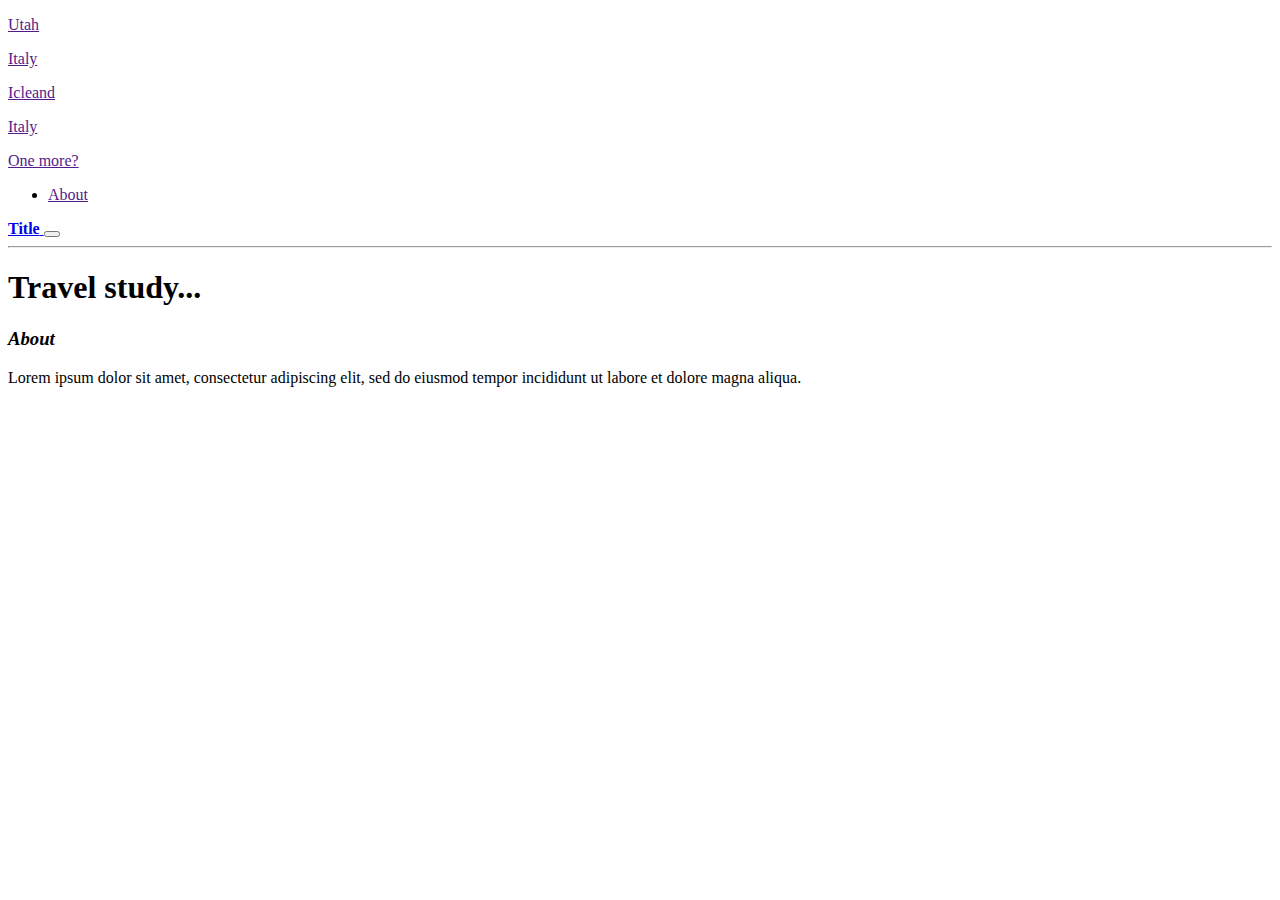
==== index.html @ d73abdfe "home setup" ====
<!DOCTYPE html>
<html>
  <head>
    <title>Isaac Smith</title>
    <link rel="stylesheet" href="https://stackpath.bootstrapcdn.com/bootstrap/4.1.3/css/bootstrap.min.css" integrity="sha384-MCw98/SFnGE8fJT3GXwEOngsV7Zt27NXFoaoApmYm81iuXoPkFOJwJ8ERdknLPMO" crossorigin="anonymous">
    <link rel='stylesheet' href='index.css'/>
  </head>
  <body>

    <header>
      <div class="bg-light collapse" id="navbarHeader" style="">
        <div class="container">
          <div class="row">
            <div class="col-sm-8 col-md-7 py-4">
              <!-- <h6 class='text-muted'>Links</h6> -->
              <p class='text-muted'>
                <a href="">Utah</a>
              </p>
              <p class='text-muted'>
                <a href="">Italy</a>
              </p>
              <p class='text-muted'>
                <a href="">Icleand</a>
              </p>
              <p class='text-muted'>
                <a href="">Italy</a>
              </p>
              <p class='text-muted'>
                <a href="">One more?</a>
              </p>
            </div>
            <div class="col-sm-4 offset-md-1 py-4">
              <!-- <h6 class='text-muted'>Contact</h6> -->
              <ul class="list-unstyled">
                <li><a target='_blank' href=''>About</a></li>
              </ul>
            </div>
          </div>
        </div>
      </div>
      <div class="navbar navbar-light bg-light box-shadow">
        <div class="container d-flex justify-content-between">
          <a href="#" class="navbar-brand d-flex align-items-center">
            
            <strong>Title</strong>
          </a>
          <button class="navbar-toggler collapsed" type="button" data-toggle="collapse" data-target="#navbarHeader" aria-controls="navbarHeader" aria-expanded="false" aria-label="Toggle navigation">
            <span class="navbar-toggler-icon"></span>
          </button>
        </div>
      </div>
    </header>

    <hr/>

    <div class=''>
      <div class=''>
        
          <h1>Travel study...
          </h1>
      </div>


      <div class=''>
        <h3><em>About</em></h3>
        <p>
            Lorem ipsum dolor sit amet, consectetur adipiscing elit, sed do eiusmod tempor incididunt ut labore et dolore magna aliqua. 
        </p>

      </div>



      
      

    </div> 


    <script src="https://code.jquery.com/jquery-3.3.1.slim.min.js" integrity="sha384-q8i/X+965DzO0rT7abK41JStQIAqVgRVzpbzo5smXKp4YfRvH+8abtTE1Pi6jizo" crossorigin="anonymous"></script>
    <script src="https://cdnjs.cloudflare.com/ajax/libs/popper.js/1.14.3/umd/popper.min.js" integrity="sha384-ZMP7rVo3mIykV+2+9J3UJ46jBk0WLaUAdn689aCwoqbBJiSnjAK/l8WvCWPIPm49" crossorigin="anonymous"></script>
    <script src="https://stackpath.bootstrapcdn.com/bootstrap/4.1.3/js/bootstrap.min.js" integrity="sha384-ChfqqxuZUCnJSK3+MXmPNIyE6ZbWh2IMqE241rYiqJxyMiZ6OW/JmZQ5stwEULTy" crossorigin="anonymous"></script>
  
  </body>



</html>
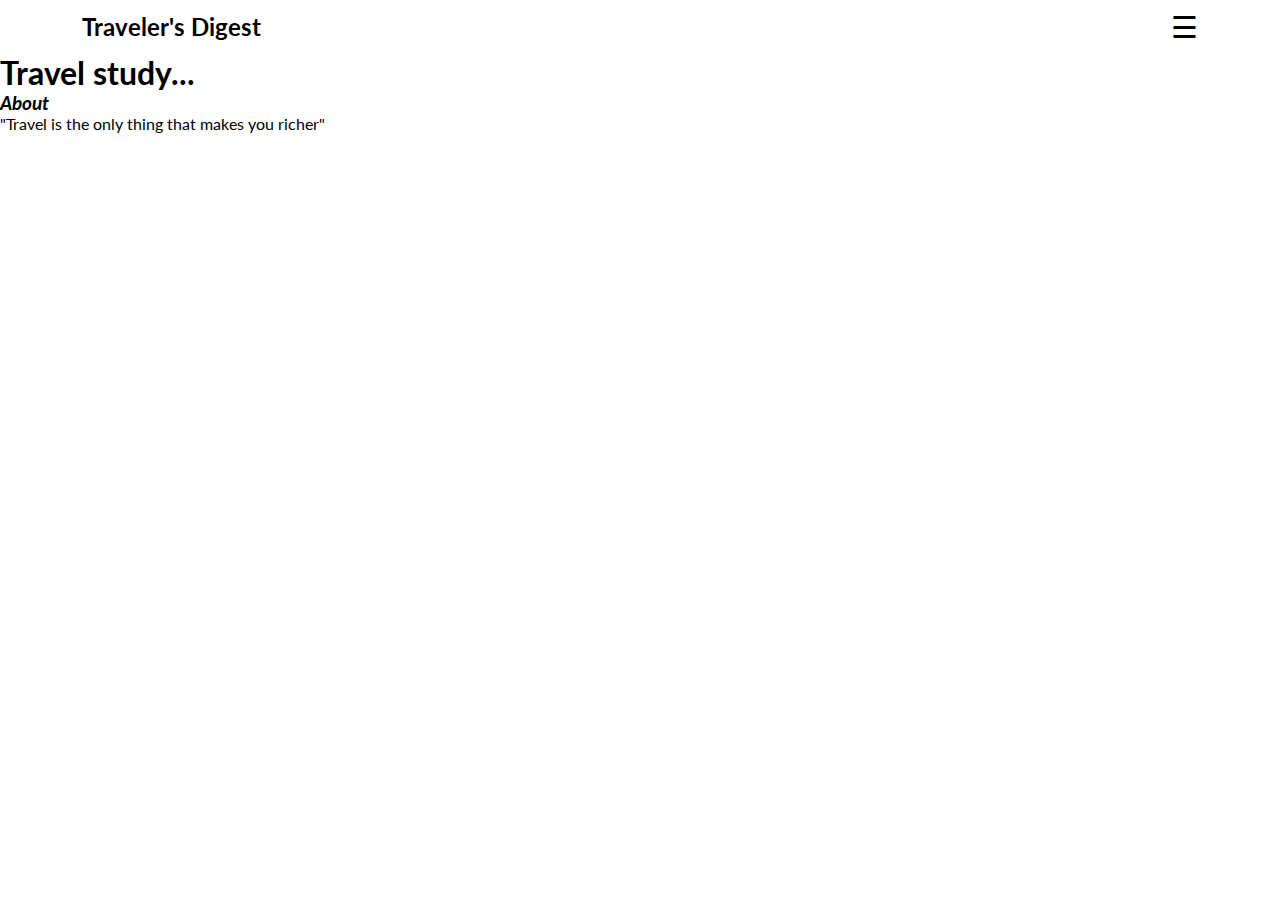
==== commit 83e6771f: "fixed menu" ====
--- a/index.html
+++ b/index.html
@@ -1,57 +1,32 @@
 <!DOCTYPE html>
 <html>
   <head>
-    <title>Isaac Smith</title>
+    <title>Home</title>
     <link rel="stylesheet" href="https://stackpath.bootstrapcdn.com/bootstrap/4.1.3/css/bootstrap.min.css" integrity="sha384-MCw98/SFnGE8fJT3GXwEOngsV7Zt27NXFoaoApmYm81iuXoPkFOJwJ8ERdknLPMO" crossorigin="anonymous">
     <link rel='stylesheet' href='index.css'/>
+    <link href="https://fonts.googleapis.com/css?family=Lato:100" rel="stylesheet" type="text/css">
   </head>
   <body>
 
-    <header>
-      <div class="bg-light collapse" id="navbarHeader" style="">
-        <div class="container">
-          <div class="row">
-            <div class="col-sm-8 col-md-7 py-4">
-              <!-- <h6 class='text-muted'>Links</h6> -->
-              <p class='text-muted'>
-                <a href="">Utah</a>
-              </p>
-              <p class='text-muted'>
-                <a href="">Italy</a>
-              </p>
-              <p class='text-muted'>
-                <a href="">Icleand</a>
-              </p>
-              <p class='text-muted'>
-                <a href="">Italy</a>
-              </p>
-              <p class='text-muted'>
-                <a href="">One more?</a>
-              </p>
-            </div>
-            <div class="col-sm-4 offset-md-1 py-4">
-              <!-- <h6 class='text-muted'>Contact</h6> -->
-              <ul class="list-unstyled">
-                <li><a target='_blank' href=''>About</a></li>
-              </ul>
-            </div>
-          </div>
+    <div id="mySidenav" class="sidenav">
+        <a href="javascript:void(0)" class="closebtn" onclick="closeNav()">&times;</a>
+        <!-- <a class="inactive-link ">Destinations</a> -->
+        <a href="pages/utah.html">Utah</a>
+        <a href="pages/italy.html">Italy</a>
+        <a href="pages/iceland.html">Iceland</a>
+    </div>
+
+      
+    <div class='header'>
+
+        <div class='header-item'>
+            <h2>Traveler's Digest</h2>
         </div>
-      </div>
-      <div class="navbar navbar-light bg-light box-shadow">
-        <div class="container d-flex justify-content-between">
-          <a href="#" class="navbar-brand d-flex align-items-center">
-            
-            <strong>Title</strong>
-          </a>
-          <button class="navbar-toggler collapsed" type="button" data-toggle="collapse" data-target="#navbarHeader" aria-controls="navbarHeader" aria-expanded="false" aria-label="Toggle navigation">
-            <span class="navbar-toggler-icon"></span>
-          </button>
+        <div class='header-item'>
+            <span style="font-size:30px;cursor:pointer" onclick="openNav()">&#9776; </span>
         </div>
-      </div>
-    </header>
-
-    <hr/>
+    </div>
+      
 
     <div class=''>
       <div class=''>
@@ -64,19 +39,21 @@
       <div class=''>
         <h3><em>About</em></h3>
         <p>
-            Lorem ipsum dolor sit amet, consectetur adipiscing elit, sed do eiusmod tempor incididunt ut labore et dolore magna aliqua. 
+            "Travel is the only thing that makes you richer"
         </p>
 
       </div>
-
-
-
-      
-      
-
     </div> 
 
-
+    <script>
+        function openNav() {
+          document.getElementById("mySidenav").style.width = "180px";
+        }
+        
+        function closeNav() {
+          document.getElementById("mySidenav").style.width = "0";
+        }
+    </script>
     <script src="https://code.jquery.com/jquery-3.3.1.slim.min.js" integrity="sha384-q8i/X+965DzO0rT7abK41JStQIAqVgRVzpbzo5smXKp4YfRvH+8abtTE1Pi6jizo" crossorigin="anonymous"></script>
     <script src="https://cdnjs.cloudflare.com/ajax/libs/popper.js/1.14.3/umd/popper.min.js" integrity="sha384-ZMP7rVo3mIykV+2+9J3UJ46jBk0WLaUAdn689aCwoqbBJiSnjAK/l8WvCWPIPm49" crossorigin="anonymous"></script>
     <script src="https://stackpath.bootstrapcdn.com/bootstrap/4.1.3/js/bootstrap.min.js" integrity="sha384-ChfqqxuZUCnJSK3+MXmPNIyE6ZbWh2IMqE241rYiqJxyMiZ6OW/JmZQ5stwEULTy" crossorigin="anonymous"></script>
@@ -84,5 +61,4 @@
   </body>
 
 
-
 </html>--- a/index.css
+++ b/index.css
@@ -0,0 +1,77 @@
+* {
+  margin: 0;
+  padding: 0;
+  background-color: #fff;
+  font-family: lato;
+}
+
+
+
+/* Header */
+.header {
+  color: #000;
+  margin: 0.5em;
+
+  display: flex;
+  justify-content: center;
+  align-items: center;
+  gap: 72%;
+}
+
+
+
+/* The side navigation menu */
+.sidenav {
+    height: 100%; /* 100% Full-height */
+    width: 0; /* 0 width - change this with JavaScript */
+    position: fixed; /* Stay in place */
+    z-index: 1; /* Stay on top */
+    top: 0; /* Stay at the top */
+    right: 0;
+    background-color: #dfe0e1;
+    overflow-x: hidden; /* Disable horizontal scroll */
+    padding-top: 60px; /* Place content 60px from the top */
+    transition: 0.5s; /* 0.5 second transition effect to slide in the sidenav */
+  }
+  
+  /* The navigation menu links */
+  .sidenav a {
+    padding: 8px 8px 8px 32px;
+    text-decoration: none;
+    font-size: 25px;
+    color: #777;
+    display: block;
+    transition: 0.3s;
+  }
+  
+  /* When you mouse over the navigation links, change their color */
+  .sidenav a:hover {
+    color: #000;
+  }
+  
+  /* Position and style the close button (top right corner) */
+  .sidenav .closebtn {
+    position: absolute;
+    top: 0;
+    right: 25px;
+    font-size: 36px;
+    margin-left: 50px;
+  }
+  
+  /* Style page content - use this if you want to push the page content to the right when you open the side navigation */
+  #main {
+    transition: margin-left .5s;
+    padding: 20px;
+  }
+
+  #inactive-link {
+    pointer-events: none;
+    cursor: default;
+    color: #000;
+  }
+  
+  /* On smaller screens, where height is less than 450px, change the style of the sidenav (less padding and a smaller font size) */
+  @media screen and (max-height: 450px) {
+    .sidenav {padding-top: 15px;}
+    .sidenav a {font-size: 18px;}
+  }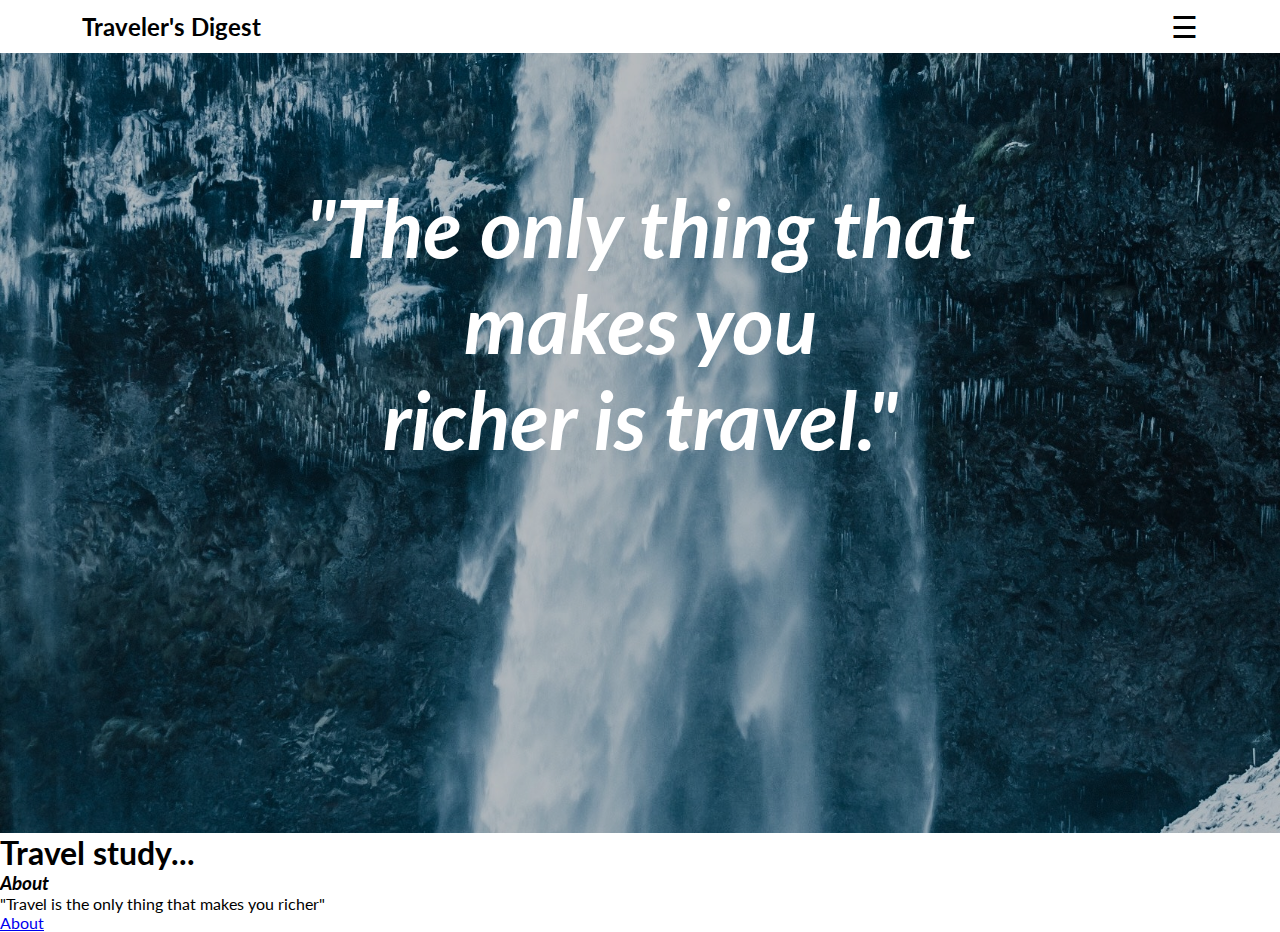
==== commit 49773891: "home page progress 1" ====
--- a/index.html
+++ b/index.html
@@ -14,21 +14,26 @@
         <a href="pages/utah.html">Utah</a>
         <a href="pages/italy.html">Italy</a>
         <a href="pages/iceland.html">Iceland</a>
+        <a href="#">Another?</a>
+        <a href="pages/about.html">About</a>
     </div>
 
-      
     <div class='header'>
-
         <div class='header-item'>
             <h2>Traveler's Digest</h2>
         </div>
         <div class='header-item'>
-            <span style="font-size:30px;cursor:pointer" onclick="openNav()">&#9776; </span>
+            <span style="font-size:30px;cursor:pointer" onclick="openNav()"> &#9776;</span>
         </div>
     </div>
-      
 
-    <div class=''>
+    <div class='first'>
+      <p class='top'>
+        <i> <br> "The only thing that <br> makes you <br> richer is travel."</i>
+      </p>
+    </div>
+
+    <div class='main'>
       <div class=''>
         
           <h1>Travel study...
@@ -43,7 +48,14 @@
         </p>
 
       </div>
+
+      <a href="pages/about.html">About</a>
+
     </div> 
+
+    <div class='footer'>
+      
+    </div>
 
     <script>
         function openNav() {
--- a/index.css
+++ b/index.css
@@ -1,7 +1,7 @@
 * {
   margin: 0;
   padding: 0;
-  background-color: #fff;
+  /* background-color: #fff; */
   font-family: lato;
 }
 
@@ -11,14 +11,45 @@
 .header {
   color: #000;
   margin: 0.5em;
+  padding-top: px;
 
   display: flex;
   justify-content: center;
   align-items: center;
   gap: 72%;
 }
+.first {
+  background-image: url(images/pexels-chris-czermak-2557527.jpg);
+  /* min-height: 550px; */
+  width: 100%;
+  height: 100%;
+  background-attachment: fixed;
+  background-position: center;
+  background-repeat: no-repeat;
+  background-size: cover;
+  text-align: center;
+  display: block;
+
+}
+.top {
+  background-color: rgba(1, 1, 1, 0.25) !important;
+  color: #fff;
+  font-size: 80px;
+  font-weight: bold;
+  height: 750px;
+  padding-top: 30px;
+}
+
+/* Below the image */
+.main {
 
 
+}
+
+/* Footer */
+.footer {
+  
+}
 
 /* The side navigation menu */
 .sidenav {
@@ -28,7 +59,7 @@
     z-index: 1; /* Stay on top */
     top: 0; /* Stay at the top */
     right: 0;
-    background-color: #dfe0e1;
+    background-color: #fff;
     overflow-x: hidden; /* Disable horizontal scroll */
     padding-top: 60px; /* Place content 60px from the top */
     transition: 0.5s; /* 0.5 second transition effect to slide in the sidenav */
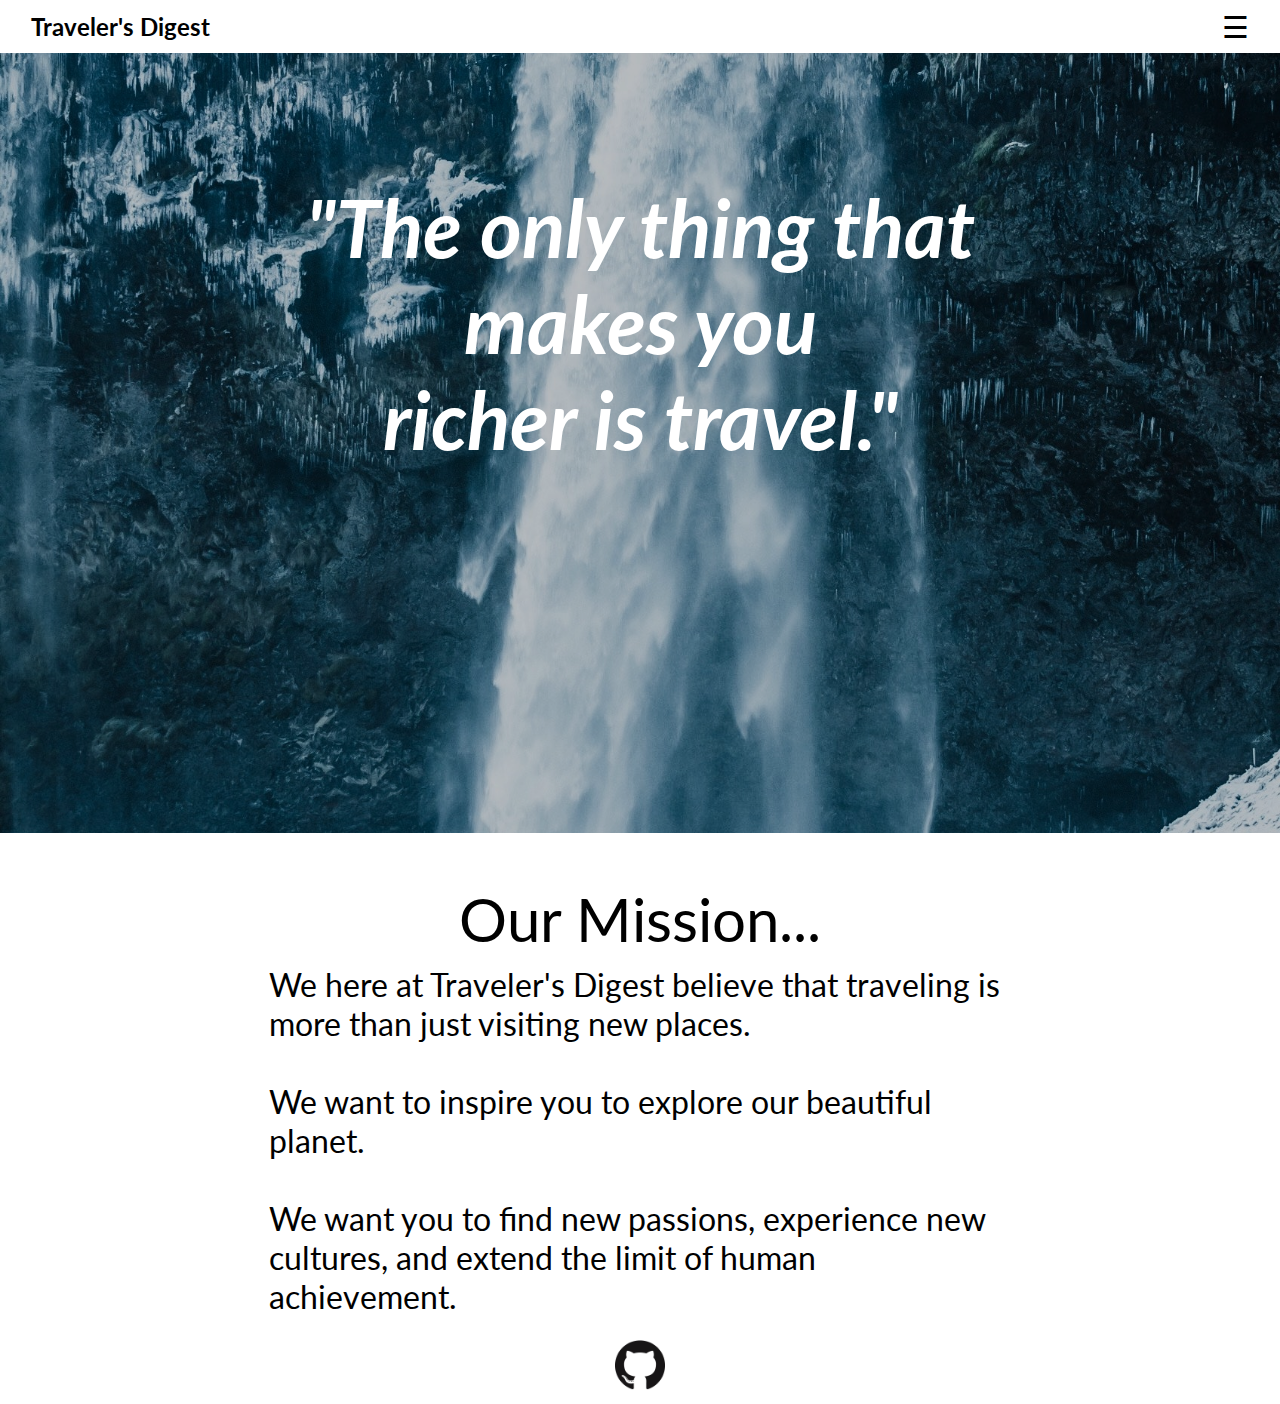
==== commit ece418d4: "home page main work" ====
--- a/index.html
+++ b/index.html
@@ -1,7 +1,7 @@
 <!DOCTYPE html>
 <html>
   <head>
-    <title>Home</title>
+    <title>Traveler's Digest</title>
     <link rel="stylesheet" href="https://stackpath.bootstrapcdn.com/bootstrap/4.1.3/css/bootstrap.min.css" integrity="sha384-MCw98/SFnGE8fJT3GXwEOngsV7Zt27NXFoaoApmYm81iuXoPkFOJwJ8ERdknLPMO" crossorigin="anonymous">
     <link rel='stylesheet' href='index.css'/>
     <link href="https://fonts.googleapis.com/css?family=Lato:100" rel="stylesheet" type="text/css">
@@ -14,7 +14,7 @@
         <a href="pages/utah.html">Utah</a>
         <a href="pages/italy.html">Italy</a>
         <a href="pages/iceland.html">Iceland</a>
-        <a href="#">Another?</a>
+        <!-- <a href="#">Another?</a> -->
         <a href="pages/about.html">About</a>
     </div>
 
@@ -34,27 +34,38 @@
     </div>
 
     <div class='main'>
-      <div class=''>
-        
-          <h1>Travel study...
-          </h1>
+      <div class='content'>
+          <div class='large'>
+            <p>
+              Our Mission... 
+            </p>
+          </div>
       </div>
 
 
-      <div class=''>
-        <h3><em>About</em></h3>
-        <p>
-            "Travel is the only thing that makes you richer"
-        </p>
-
+      <div class='content'>
+        <div class='small'>
+          <p>
+            We here at Traveler's Digest believe that traveling is more than just visiting new places. <br> <br>
+            We want to inspire you to explore our beautiful planet. <br> <br>
+            We want you to find new passions, 
+            experience new cultures,
+            and extend the limit of human achievement.
+          </p>
+        </div>
       </div>
 
-      <a href="pages/about.html">About</a>
-
+      <!-- <a href="pages/about.html">About</a> -->
     </div> 
 
+    <br>
+
     <div class='footer'>
-      
+      <div class='footer-item'>
+        <a target='_blank' href='https://github.com/OldZealand03/cs260-creative-project-1'>
+          <img height='50px' width='50px' src='images/GitHub-Mark-120px-plus.png'>
+        </a>
+      </div>
     </div>
 
     <script>
--- a/index.css
+++ b/index.css
@@ -16,7 +16,7 @@
   display: flex;
   justify-content: center;
   align-items: center;
-  gap: 72%;
+  gap: 80%;
 }
 .first {
   background-image: url(images/pexels-chris-czermak-2557527.jpg);
@@ -42,13 +42,37 @@
 
 /* Below the image */
 .main {
-
-
+  margin-top: 50px;
+  padding-left: 21%;
+  padding-right: 21%;
+}
+.content {
+  justify-content: center;
+}
+.large {
+  font-size: 60px;
+  text-align: center;
+  padding-bottom: 10px;
+}
+.small {
+  font-size: 32px;
+  text-align: left;
 }
 
 /* Footer */
 .footer {
-  
+  background-color: #fff;
+  height: 60px;
+  text-align: center;
+  align-items: center;
+  font-size: 65px;
+  color: #000;
+  display: flex;
+  justify-content: center;
+}
+.footer-item {
+  padding-right: 50px;
+  padding-left: 50px;
 }
 
 /* The side navigation menu */
@@ -91,7 +115,7 @@
   
   /* Style page content - use this if you want to push the page content to the right when you open the side navigation */
   #main {
-    transition: margin-left .5s;
+    transition: margin-right .5s;
     padding: 20px;
   }
 
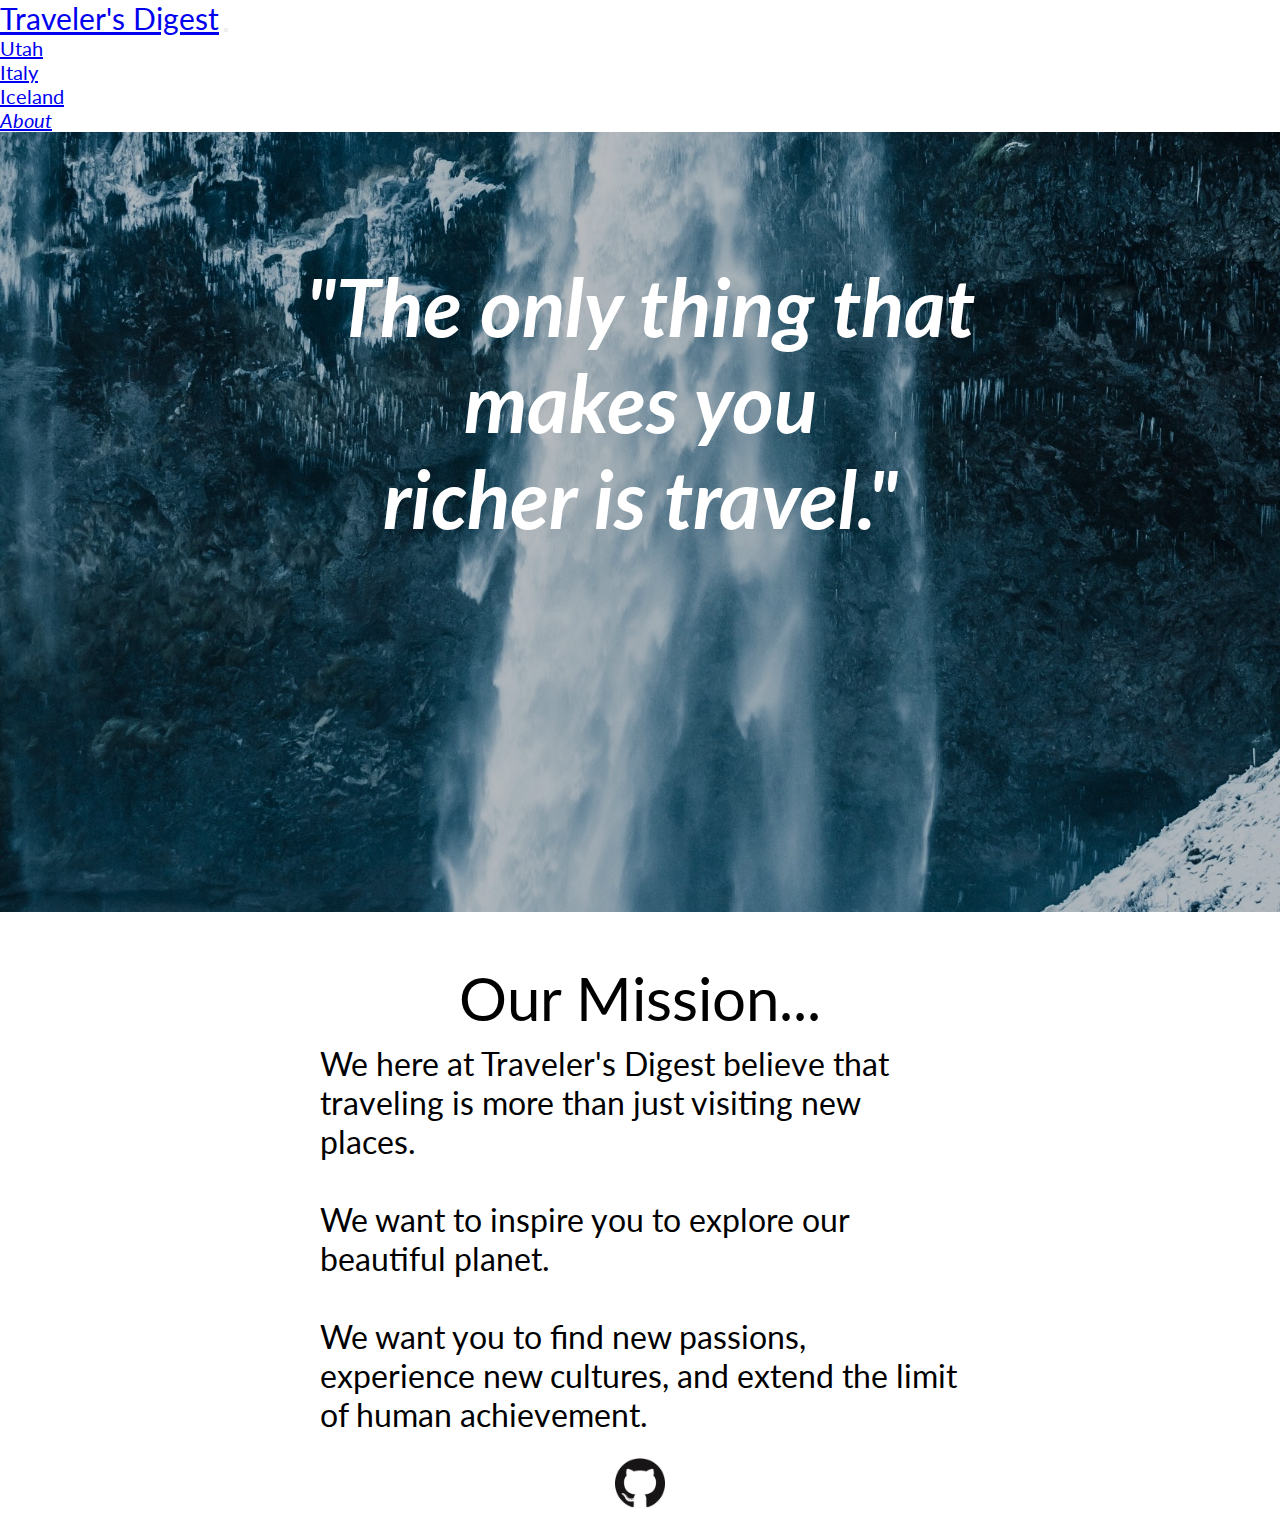
==== commit a20771c6: "bootstrap fix" ====
--- a/index.html
+++ b/index.html
@@ -6,15 +6,38 @@
     <link rel='stylesheet' href='index.css'/>
     <link href="https://fonts.googleapis.com/css?family=Lato:100" rel="stylesheet" type="text/css">
   </head>
+
+
+  <nav class="navbar navbar-expand-lg navbar-light bg-light">
+    <a class="navbar-brand bar" href="index.html">Traveler's Digest</a>
+    <button class="navbar-toggler" type="button" data-toggle="collapse" data-target="#navbarNav" aria-controls="navbarNav" aria-expanded="false" aria-label="Toggle navigation">
+      <span class="navbar-toggler-icon navbar-light bg-light"></span>
+    </button>
+    <div class="collapse navbar-collapse" id="navbarNav">
+      <ul class="navbar-nav">
+        <li class="nav-item">
+          <a class="nav-link" href="pages/utah.html">Utah</a>
+        </li>
+        <li class="nav-item">
+          <a class="nav-link" href="pages/italy.html">Italy</a>
+        </li>
+        <li class="nav-item">
+          <a class="nav-link" href="pages/iceland.html">Iceland</a>
+        </li>
+        <li class="nav-item">
+          <a class="nav-link" href="pages/about.html"><em>About</em></a>
+        </li>
+      </ul>
+    </div>
+  </nav>
+
   <body>
 
-    <div id="mySidenav" class="sidenav">
+    <!-- <div id="mySidenav" class="sidenav">
         <a href="javascript:void(0)" class="closebtn" onclick="closeNav()">&times;</a>
-        <!-- <a class="inactive-link ">Destinations</a> -->
         <a href="pages/utah.html">Utah</a>
         <a href="pages/italy.html">Italy</a>
         <a href="pages/iceland.html">Iceland</a>
-        <!-- <a href="#">Another?</a> -->
         <a href="pages/about.html">About</a>
     </div>
 
@@ -25,7 +48,7 @@
         <div class='header-item'>
             <span style="font-size:30px;cursor:pointer" onclick="openNav()"> &#9776;</span>
         </div>
-    </div>
+    </div> -->
 
     <div class='first'>
       <p class='top'>
--- a/index.css
+++ b/index.css
@@ -5,6 +5,13 @@
   font-family: lato;
 }
 
+/* Navbar */
+.bar {
+  font-size: 30px !important;
+}
+.navbar {
+  font-size: 20px !important;
+}
 
 
 /* Header */
@@ -43,8 +50,8 @@
 /* Below the image */
 .main {
   margin-top: 50px;
-  padding-left: 21%;
-  padding-right: 21%;
+  padding-left: 25%;
+  padding-right: 25%;
 }
 .content {
   justify-content: center;
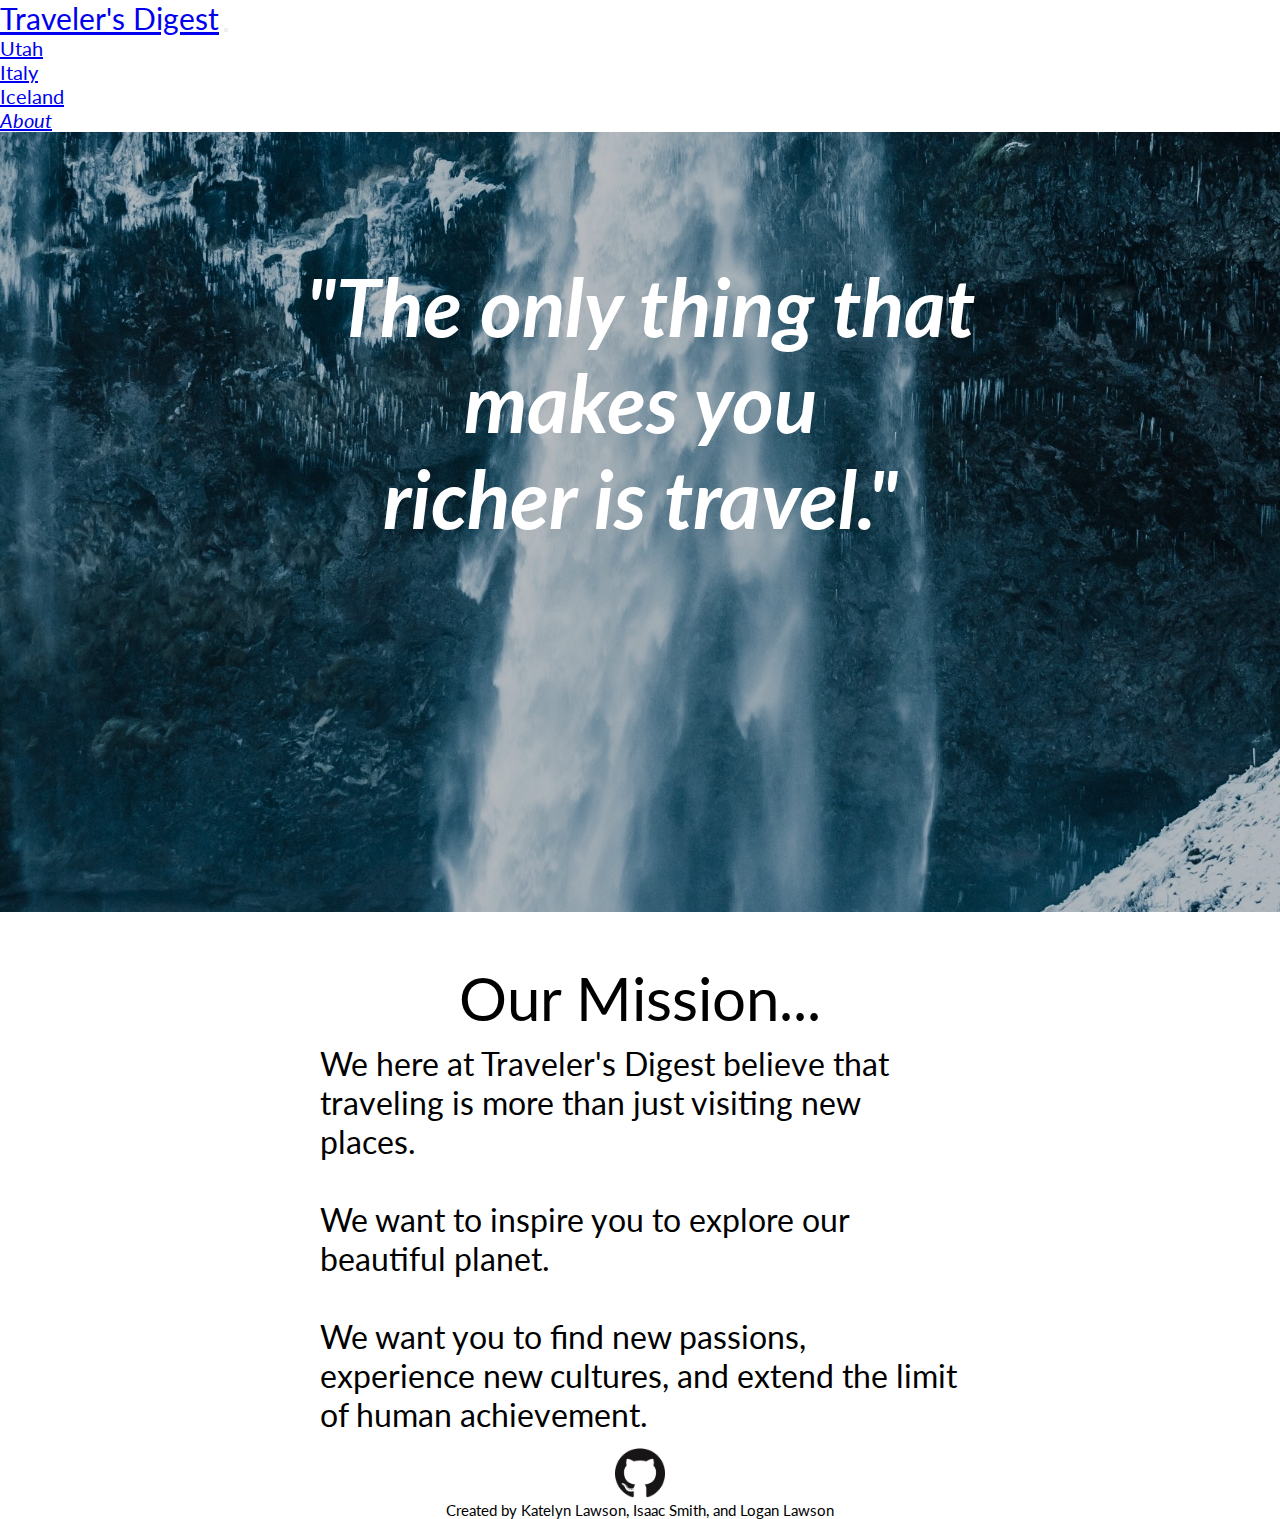
==== commit 1c87aa62: "Add files via upload" ====
--- a/index.html
+++ b/index.html
@@ -60,7 +60,7 @@
       <div class='content'>
           <div class='large'>
             <p>
-              Our Mission... 
+              Our Mission...
             </p>
           </div>
       </div>
@@ -71,7 +71,7 @@
           <p>
             We here at Traveler's Digest believe that traveling is more than just visiting new places. <br> <br>
             We want to inspire you to explore our beautiful planet. <br> <br>
-            We want you to find new passions, 
+            We want you to find new passions,
             experience new cultures,
             and extend the limit of human achievement.
           </p>
@@ -79,7 +79,7 @@
       </div>
 
       <!-- <a href="pages/about.html">About</a> -->
-    </div> 
+    </div>
 
     <br>
 
@@ -88,23 +88,25 @@
         <a target='_blank' href='https://github.com/OldZealand03/cs260-creative-project-1'>
           <img height='50px' width='50px' src='images/GitHub-Mark-120px-plus.png'>
         </a>
+        <br>
+        <p>Created by Katelyn Lawson, Isaac Smith, and Logan Lawson</p>
       </div>
     </div>
 
-    <script>
+    <!-- <script>
         function openNav() {
           document.getElementById("mySidenav").style.width = "180px";
         }
-        
+
         function closeNav() {
           document.getElementById("mySidenav").style.width = "0";
         }
-    </script>
+    </script> -->
     <script src="https://code.jquery.com/jquery-3.3.1.slim.min.js" integrity="sha384-q8i/X+965DzO0rT7abK41JStQIAqVgRVzpbzo5smXKp4YfRvH+8abtTE1Pi6jizo" crossorigin="anonymous"></script>
     <script src="https://cdnjs.cloudflare.com/ajax/libs/popper.js/1.14.3/umd/popper.min.js" integrity="sha384-ZMP7rVo3mIykV+2+9J3UJ46jBk0WLaUAdn689aCwoqbBJiSnjAK/l8WvCWPIPm49" crossorigin="anonymous"></script>
     <script src="https://stackpath.bootstrapcdn.com/bootstrap/4.1.3/js/bootstrap.min.js" integrity="sha384-ChfqqxuZUCnJSK3+MXmPNIyE6ZbWh2IMqE241rYiqJxyMiZ6OW/JmZQ5stwEULTy" crossorigin="anonymous"></script>
-  
+
   </body>
 
 
-</html>+</html>
--- a/index.css
+++ b/index.css
@@ -72,7 +72,7 @@
   height: 60px;
   text-align: center;
   align-items: center;
-  font-size: 65px;
+  font-size: 15px;
   color: #000;
   display: flex;
   justify-content: center;
@@ -95,7 +95,7 @@
     padding-top: 60px; /* Place content 60px from the top */
     transition: 0.5s; /* 0.5 second transition effect to slide in the sidenav */
   }
-  
+
   /* The navigation menu links */
   .sidenav a {
     padding: 8px 8px 8px 32px;
@@ -105,12 +105,12 @@
     display: block;
     transition: 0.3s;
   }
-  
+
   /* When you mouse over the navigation links, change their color */
   .sidenav a:hover {
     color: #000;
   }
-  
+
   /* Position and style the close button (top right corner) */
   .sidenav .closebtn {
     position: absolute;
@@ -119,7 +119,7 @@
     font-size: 36px;
     margin-left: 50px;
   }
-  
+
   /* Style page content - use this if you want to push the page content to the right when you open the side navigation */
   #main {
     transition: margin-right .5s;
@@ -131,9 +131,9 @@
     cursor: default;
     color: #000;
   }
-  
+
   /* On smaller screens, where height is less than 450px, change the style of the sidenav (less padding and a smaller font size) */
   @media screen and (max-height: 450px) {
     .sidenav {padding-top: 15px;}
     .sidenav a {font-size: 18px;}
-  }+  }
